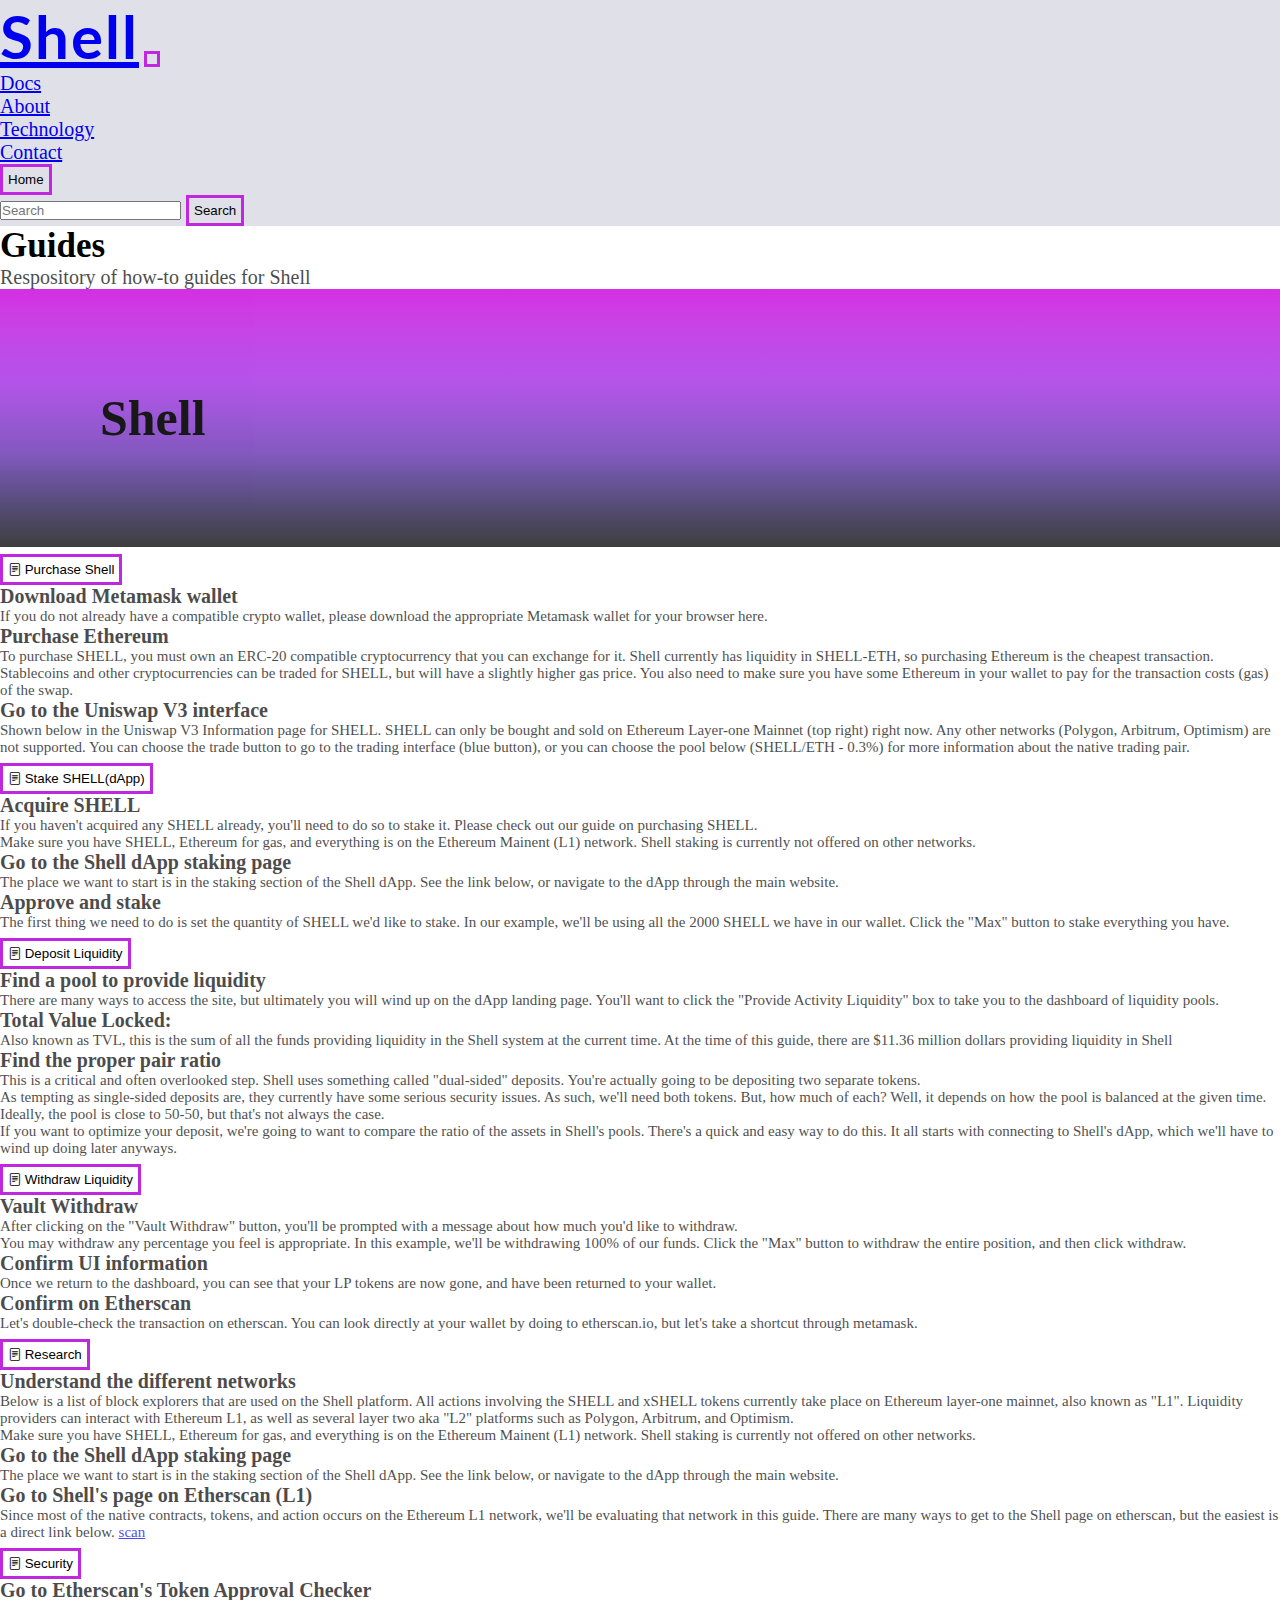
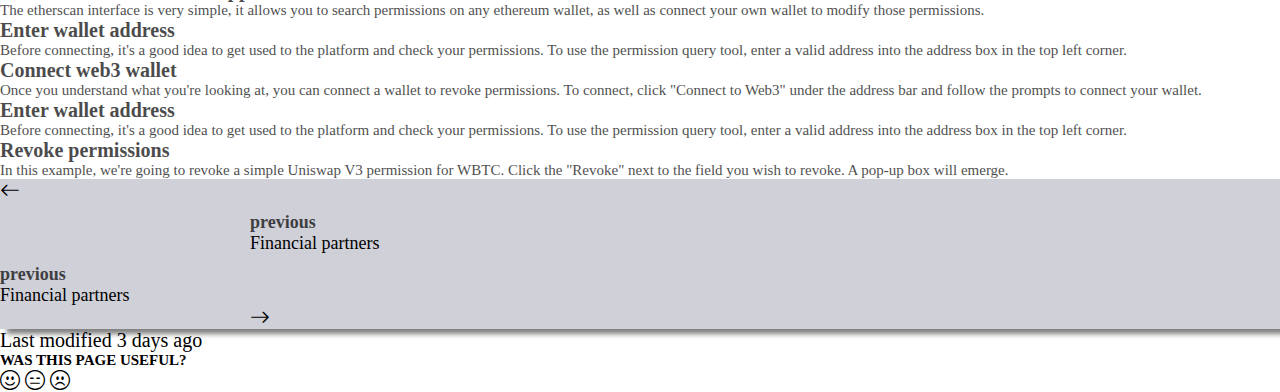
==== docs.html @ a3ad01e6 "Add files via upload" ====
<!DOCTYPE html>
<html>

<head>
  <meta charset="UTF-8">
  <meta name="viewport" content="width=device-width, initial-scale=1">
  <!--style-->
    <link rel="stylesheet" href="docs.css">
  
  <link rel="stylesheet" href="bootstrap-css/bootstrap.css">
  
    <link rel="stylesheet" href="https://cdn.jsdelivr.net/npm/bootstrap-icons@1.3.0/font/bootstrap-icons.css">
  <title>Docs</title>
</head>

<body>
<header>
 <nav class="navbar navbar-expand-md navbar-light py-3 top"
 style="background-color:#E0E0E8">
       <div class="container">
    <a class="navbar-brand" href="#">Shell</a>
    
    <button 
    class="navbar-toggler"
    type="button" data-bs-toggle="collapse"
    data-bs-target="#navmenu">
      <span class="navbar-toggler-icon"></span>
    </button>
    
    <div class="collapse navbar-collapse" id="navmenu">
      <ul class="navbar-nav  ms-auto">
        
        <li class="nav-item">
          <a class="nav-link" href="#">Docs</a>
        </li>
        
        <li class="nav-item">
          <a class="nav-link" href="#about">About</a>
        </li>
        
        <li class="nav-item">
          <a class="nav-link" href="#technology">Technology</a>
        </li>
        
         <li class="nav-item">
          <a class="nav-link" href="#contact">Contact</a>
        </li>
        
          <li class="nav-item">
           <button class="me-2"><a href="/index.html" id="home">Home</a></button>
           </li>
           </ul>
           
           <form class="d-flex mt-2 align-items-end" role="search">
        <input class="form-control me-2"
        type="search" 
        placeholder="Search">
    
        <button type="submit">Search</button>
      </form>
    </div>
    </div>
</nav>
</header>

<!--main-->
<div class="container p-3 text-center guides">
  <h1>Guides</h1>
  <p>Respository of how-to guides for Shell</p>
  
  <div class="box">
  <span class="box-detail text-white">Shell</span>
  </div>
</div>

<div class="container">
  <div class="accordion"
  id="accordionExample">
    
    <!--item1-->
    
  <div class="accordion-item">
    <h2 class="accordion-header" 
    id="headingOne">
      
      <button class="accordion-button" 
      type="button" 
      data-bs-toggle="collapse" 
      data-bs-target="#collapseOne">
<i class="bi bi-file-text text-dark h1"></i>
       Purchase Shell
      </button>
    </h2>
    <div id="collapseOne" class="accordion-collapse collapse show" data-bs-parent="#accordionExample">
      <div class="accordion-body">
       <p style="opacity:0.7; font-size: 15px;"><strong style="font-size:20px;">Download Metamask wallet</strong><br>
       If you do not already have a compatible crypto wallet, please download the appropriate Metamask wallet for your browser here.
       </p>
       
       <p style="opacity: 0.7; font-size: 15px;"><strong style="font-size: 20px;">Purchase Ethereum</strong><br>
         To purchase SHELL, you must own an ERC-20 compatible cryptocurrency that you can exchange for it. Shell currently has liquidity in SHELL-ETH, so purchasing Ethereum is the cheapest transaction. Stablecoins and other cryptocurrencies can be traded for SHELL, but will have a slightly higher gas price.
You also need to make sure you have some Ethereum in your wallet to pay for the transaction costs (gas) of the swap. 
       </p>
       
       <p style="font-size: 15px; opacity: 0.7;">
         <strong style="font-size: 20px;">Go to the Uniswap V3 interface</strong><br>
         Shown below in the Uniswap V3 Information page for SHELL. SHELL can only be bought and sold on Ethereum Layer-one Mainnet (top right) right now. Any other networks (Polygon, Arbitrum, Optimism) are not supported. 
You can choose the trade button to go to the trading interface (blue button), or you can choose the pool below (SHELL/ETH - 0.3%) for more information about the native trading pair. 
       </p>
      </div>
    </div>
  </div>
  
  <!--item2-->
  
  <div class="accordion-item">
    <h2 class="accordion-header" 
    id="headingTwo">
      <button class="accordion-button collapsed" 
      type="button" 
      data-bs-toggle="collapse"
      data-bs-target="#collapseTwo">
         <i class="bi bi-file-text text-dark h1"></i>
        Stake SHELL(dApp)
      </button>
    </h2>
    <div id="collapseTwo" class="accordion-collapse collapse" data-bs-parent="#accordionExample">
      <div class="accordion-body">
      <p style="font-size: 15px; opacity: 0.7;"><strong style="font-size: 20px;">Acquire SHELL</strong><br>
        If you haven't acquired any SHELL already, you'll need to do so to stake it. Please check out our guide on purchasing SHELL.<br>
        Make sure you have SHELL, Ethereum for gas, and everything is on the Ethereum Mainent (L1) network. Shell staking is currently not offered on other networks. 
      </p>
      
      <p style="font-size: 15px; opacity: 0.7;"><strong style="font-size: 20px;">Go to the Shell dApp staking page</strong><br>
        The place we want to start is in the staking section of the Shell dApp. See the link below, or navigate to the dApp through the main website. 
      </p>
      
      <p style="font-size: 15px; opacity: 0.7;"><strong style="font-size: 20px;">Approve and stake</strong><br> 
        The first thing we need to do is set the quantity of SHELL we'd like to stake. In our example, we'll be using all the 2000 SHELL we have in our wallet. Click the "Max" button to stake everything you have. 
      </p>
      </div>
    </div>
  </div>
  
  <!--item3-->
  <div class="accordion-item">
    <h2 class="accordion-header"
    id="headingThree">
      <button class="accordion-button collapsed"
    type="button" 
    data-bs-toggle="collapse" 
    data-bs-target="#collapseThree">
       <i class="bi bi-file-text text-dark h1"></i>
        Deposit Liquidity
      </button>
    </h2>
    <div id="collapseThree" class="accordion-collapse collapse" aria-labelledby="headingThree" data-bs-parent="#accordionExample">
      <div class="accordion-body">
       <p style="font-size: 15px; opacity: 0.7;"><strong style="font-size: 20px;"> Find a pool to provide liquidity</strong><br>There are many ways to access the site, but ultimately you will wind up on the dApp landing page. You'll want to click the "Provide Activity Liquidity" box to take you to the dashboard of liquidity pools.
       </p>
       
       <p style="font-size: 15px; opacity: 0.7;"><strong style="font-size: 20px;">Total Value Locked:</strong><br>
         Also known as TVL, this is the sum of all the funds providing liquidity in the Shell system at the current time. At the time of this guide, there are $11.36 million dollars providing liquidity in Shell
       </p>
       
         <p style="font-size: 15px; opacity: 0.7;"><strong style="font-size: 20px;">Find the proper pair ratio</strong><br>
          This is a critical and often overlooked step. Shell uses something called "dual-sided" deposits. You're actually going to be depositing two separate tokens.<br> As tempting as single-sided deposits are, they currently have some serious security issues. 
As such, we'll need both tokens. But, how much of each? Well, it depends on how the pool is balanced at the given time. Ideally, the pool is close to 50-50, but that's not always the case. <br> If you want to optimize your deposit, we're going to want to compare the ratio of the assets in Shell's pools. There's a quick and easy way to do this. 
It all starts with connecting to Shell's dApp, which we'll have to wind up doing later anyways. 
       </p>
       
      </div>
    </div>
  </div>
  
  <!--item4-->
  <div class="accordion-item">
    <h2 class="accordion-header" 
    id="headingFour">
      <button class="accordion-button collapsed" 
      type="button" 
      data-bs-toggle="collapse"
      data-bs-target="#collapseFour">
         <i class="bi bi-file-text text-dark h1"></i>
        Withdraw Liquidity
      </button>
    </h2>
    <div id="collapseFour" class="accordion-collapse collapse" data-bs-parent="#accordionExample">
      <div class="accordion-body">
      <p style="font-size: 15px; opacity: 0.7;"><strong style="font-size: 20px;">Vault Withdraw</strong><br>
      After clicking on the "Vault Withdraw" button, you'll be prompted with a message about how much you'd like to withdraw. 
      <br>
       You may withdraw any percentage you feel is appropriate. In this example, we'll be withdrawing 100% of our funds. Click the "Max" button to withdraw the entire position, and then click withdraw.
      </p>
      
      <p style="font-size: 15px; opacity: 0.7;"><strong style="font-size: 20px;">Confirm UI information</strong><br>
        Once we return to the dashboard, you can see that your LP tokens are now gone, and have been returned to your wallet.
      </p>
      
      <p style="font-size: 15px; opacity: 0.7;"><strong style="font-size: 20px;">Confirm on Etherscan</strong><br> 
        Let's double-check the transaction on etherscan. You can look directly at your wallet by doing to etherscan.io, but let's take a shortcut through metamask. 
      </p>
      </div>
    </div>
  </div>
  
 <!--item5-->
  <div class="accordion-item">
    <h2 class="accordion-header" 
    id="headingFive">
      <button class="accordion-button collapsed" 
      type="button" 
      data-bs-toggle="collapse"
      data-bs-target="#collapseFive">
         <i class="bi bi-file-text text-dark h1"></i>
        Research
      </button>
    </h2>
    <div id="collapseFive" class="accordion-collapse collapse" data-bs-parent="#accordionExample">
      <div class="accordion-body">
      <p style="font-size: 15px; opacity: 0.7;"><strong style="font-size: 20px;">Understand the different networks</strong><br>
  Below is a list of block explorers that are used on the Shell platform. All actions involving the SHELL and xSHELL tokens currently take place on Ethereum layer-one mainnet, also known as "L1". Liquidity providers can interact with Ethereum L1, as well as several layer two aka "L2" platforms such as Polygon, Arbitrum, and Optimism. <br>
        Make sure you have SHELL, Ethereum for gas, and everything is on the Ethereum Mainent (L1) network. Shell staking is currently not offered on other networks. 
      </p>
      
      <p style="font-size: 15px; opacity: 0.7;"><strong style="font-size: 20px;">Go to the Shell dApp staking page</strong><br>
        The place we want to start is in the staking section of the Shell dApp. See the link below, or navigate to the dApp through the main website. 
      </p>
      
      <p style="font-size: 15px; opacity: 0.7;"><strong style="font-size: 20px;">Go to Shell's page on Etherscan (L1)</strong><br> 
        Since most of the native contracts, tokens, and action occurs on the Ethereum L1 network, we'll be evaluating that network in this guide. There are many ways to get to the Shell page on etherscan, but the easiest is a direct link below.
         <a href="https://etherscan.io/">scan</a>
      </p>
      </div>
    </div>
  </div>
  
 <!--item6-->
  <div class="accordion-item">
    <h2 class="accordion-header" 
    id="headingSix">
      <button class="accordion-button collapsed" 
      type="button" 
      data-bs-toggle="collapse"
      data-bs-target="#collapseSix">
         <i class="bi bi-file-text text-dark h1"></i>
        Security
      </button>
    </h2>
    <div id="collapseSix" class="accordion-collapse collapse" data-bs-parent="#accordionExample">
      <div class="accordion-body">
      <p style="font-size: 15px; opacity:0.7;"><strong style="font-size: 20px;">Go to Etherscan's Token Approval Checker</strong><br>
        The etherscan interface is very simple, it allows you to search permissions on any ethereum wallet, as well as connect your own wallet to modify those permissions.
      </p>
      
      <p style="font-size: 15px; opacity:0.7;"><strong style="font-size: 20px;">Enter wallet address</strong><br>
        Before connecting, it's a good idea to get used to the platform and check your permissions. To use the permission query tool, enter a valid address into the address box in the top left corner. 
      </p>
      
      <p style="font-size: 15px; opacity:0.7;"><strong style="font-size: 20px;">Connect web3 wallet</strong><br> 
        Once you understand what you're looking at, you can connect a wallet to revoke permissions. To connect, click "Connect to Web3" under the address bar and follow the prompts to connect your wallet. 
      </p>
      
       <p style="font-size: 15px; opacity:0.7;"><strong style="font-size: 20px;">Enter wallet address</strong><br>
        Before connecting, it's a good idea to get used to the platform and check your permissions. To use the permission query tool, enter a valid address into the address box in the top left corner. 
      </p>
      
      <p style="font-size: 15px; opacity:0.7;"><strong style="font-size: 20px;">Revoke permissions</strong><br> 
     In this example, we're going to revoke a simple Uniswap V3 permission for WBTC. Click the "Revoke" next to the field you wish to revoke. A pop-up box will emerge.
      </p>
      </div>
    </div>
  </div>
</div>
</div>

<section>
  <div class="container mt-5">
    <div class="row d-flex align-items-start box2 mb-3">
      <div class="col">
        <i class="bi bi-arrow-left h1 text-dark text-center arrow pt-5"></i>
      </div>
      
      <div class="col col1">
        <h1>previous</h1>
        <p>Financial partners</p>
      </div>
    </div>
    
    <div class="row d-flex align-items-start box2">
      <div class="col">
        <h1>previous</h1>
        <p>Financial partners</p>
      </div>
      
       <div class="col col1">
        <i class="bi bi-arrow-right h1 text-dark"></i>
      </div>
    </div>
  </div>
</section>

<!--footer-->
<footer>
  <div class="container mt-5 footer">
    <h1> Last modified 3 days ago</h1>
    <div class="row"
    style="white-space:nowrap">
    <div class="col">
    <p>WAS THIS PAGE USEFUL?</p>
    </div>
    <div class="col">
    <ul>
      <li><i class="bi bi-emoji-smile h4 me-3"></i></li>
      <li><i class="bi bi-emoji-expressionless me-3 h4"></i></li>
      <li><i class="bi bi-emoji-frown h4"></i></li>
    </ul>
    </div>
    </div>
  </div>
</footer>

<script src="bootstrap-js/bootstrap.js"></script>
</body>
</html>
---- docs.css ----
@import url('https://fonts.googleapis.com/css2?family=Lato:wght@100;300;400;700&family=Poppins:ital,wght@0,200;0,300;0,400;0,500;0,600;0,700;0,800;1,100;1,200;1,300;1,400;1,500;1,600;1,700;1,800&family=Source+Sans+Pro:ital,wght@0,200;0,300;0,400;0,700;1,200;1,300;1,400;1,600;1,700&display=swap');

body {
    font-size: 15pt;
    font-family: 'Lato' sans-serif;
}

*{
  margin: 0;
  padding: 0;
  box-sizing: border-box;
}

/*header*/
.navbar-brand{
  font-size: 60px;
  font-weight: bolder;
  font-family: 'Lato';
  letter-spacing: 2px;
  
}

button{
  padding: 5px;
  border: none;
  border:3px solid #C028E0;
  background-color: transparent;
  color: black;
}

button >a{
  color: black;
  text-decoration: none;
}


button:hover{
  background-color: #C028E0;
  color: white;
}

button > a:hover{
  color: white;
}

/*guides*/
.guides h1{
  font-family: inherit;
  font-size: 35px;
  font-weight: bolder;
}

.guides p{
  font-family: inherit;
  font-size: 20px;
  font-weight: 400;
  opacity: 0.7;
}


.box{
  background-image: linear-gradient(to bottom, #d018e0, #c728e2, #be32e4, #b53ae6, #ac41e7, #9945d8, #8747c9, #7647b9, #5c4295, #483b70, #37324c, #282828);
  opacity: 0.9;
  padding: 100px;
}

.box-detail{
  font-size: 50px;
  opacity: 1;
  font-weight: bolder;
}

.box2{
  background-color: #d0d0d8;
 box-shadow: 7px 5px 5px rgba(0, 0, 0, 0.5);
}

.box2 >.col1{
  padding-left: 250px;
}

.box2 h1{
  font-size: 18px;
  opacity: 0.7;
  padding-top: 10px;
}

.box2 h1:hover{
 color: black;
 opacity: 1;
}

.box2 p{
  font-size: 18px;
  font-weight: 400;
}

.footer h1{
  font-size: 20px;
  font-weight: 400;
}

.footer ul{
  list-style: none;
}

.footer li {
  display: inline;
}


.footer p{
  font-size: 15px;
  font-weight: 400;
  font-weight:bold;
}

.bi-emoji-smile:hover{
  color: green;
}

.bi-emoji-expressionless:hover{
  color: burlywood;
}

.bi-emoji-frown:hover{
  color: red;
}

/*mobile version*/
@media only screen and (max-width: 768px){
  html, body {
    overflow-x:hidden;
    width:100%; 
    margin: 0;
    padding: 0;
}

.box2 >.col1{
  padding-left: 100px;
}

}
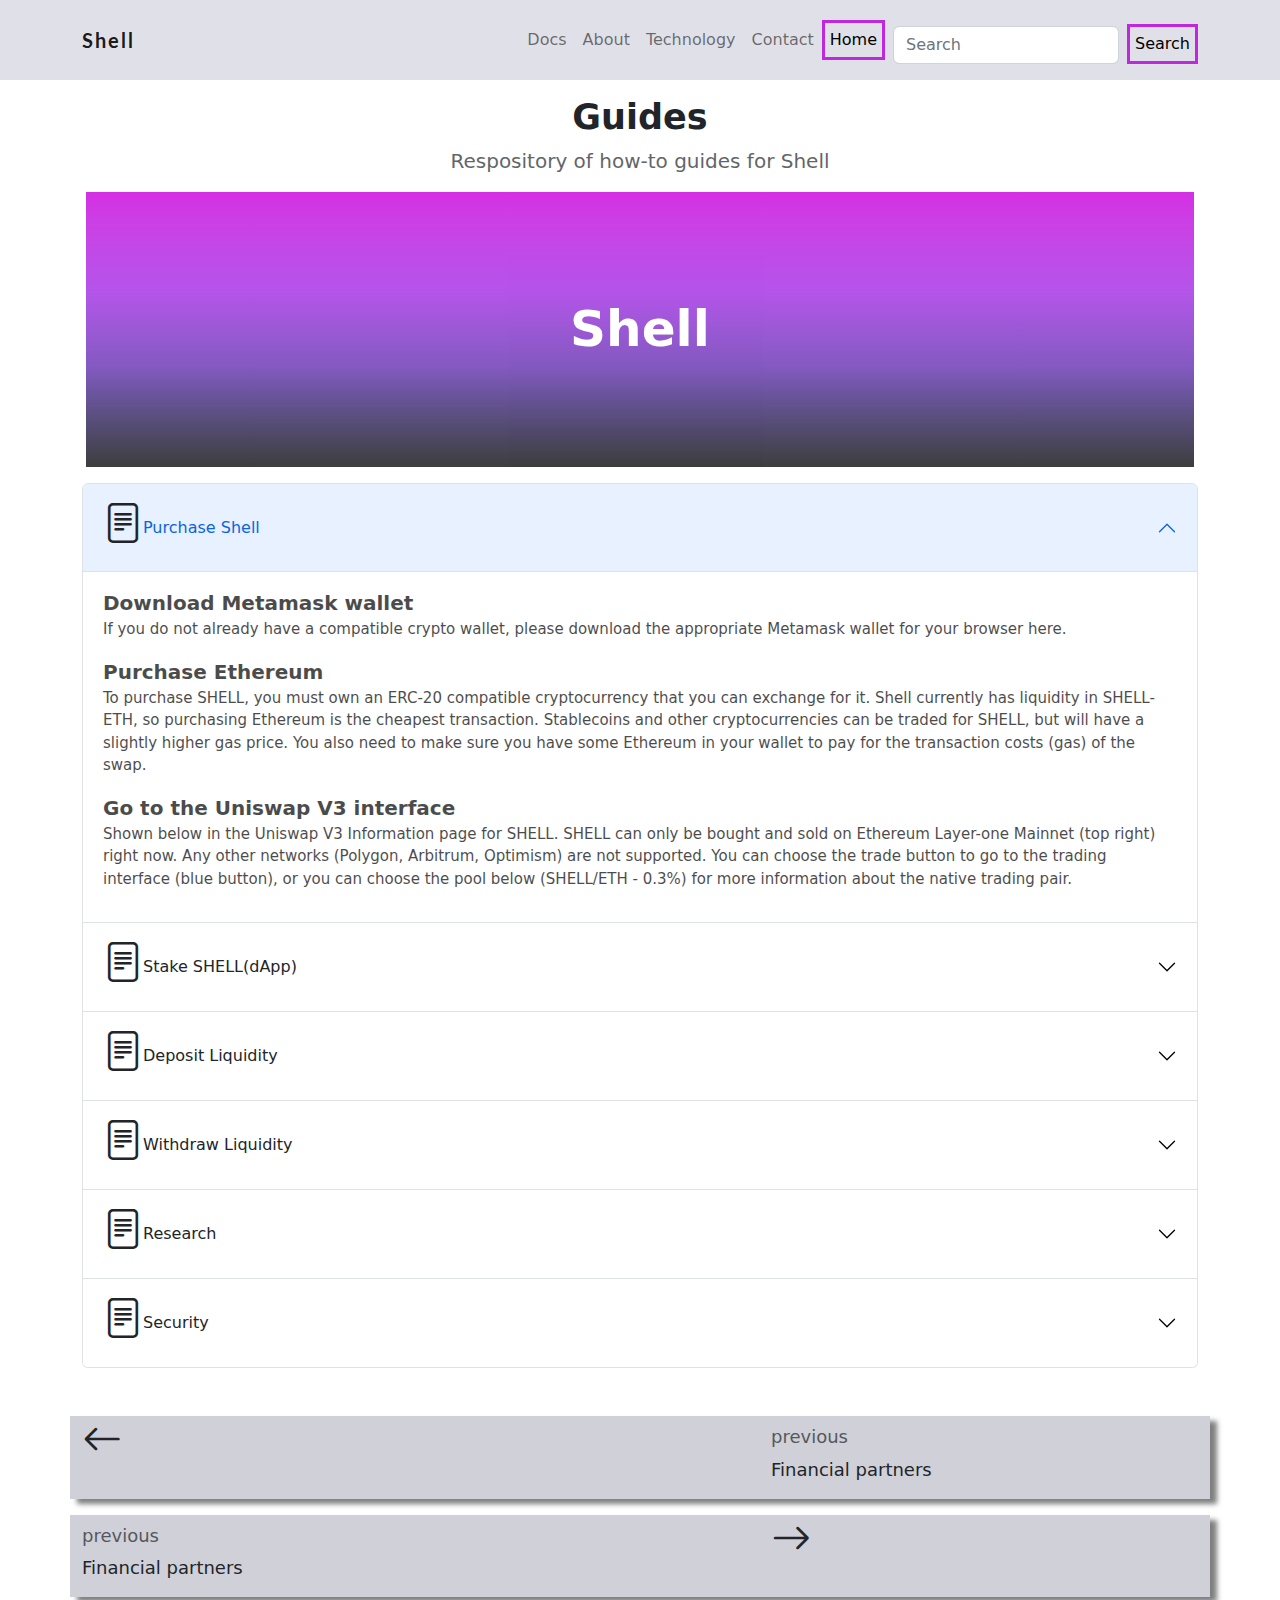
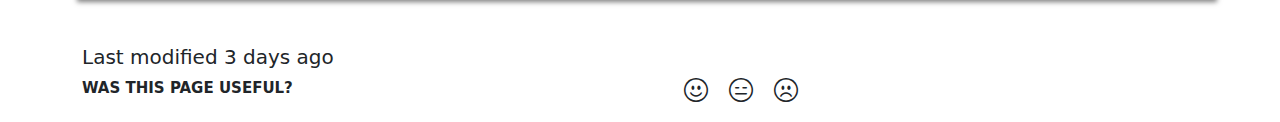
==== commit 337a17e6: "Update docs.html" ====
--- a/docs.html
+++ b/docs.html
@@ -47,7 +47,7 @@
         </li>
         
           <li class="nav-item">
-           <button class="me-2"><a href="/index.html" id="home">Home</a></button>
+           <button class="me-2"><a href="shell/index.html" id="home">Home</a></button>
            </li>
            </ul>
            
